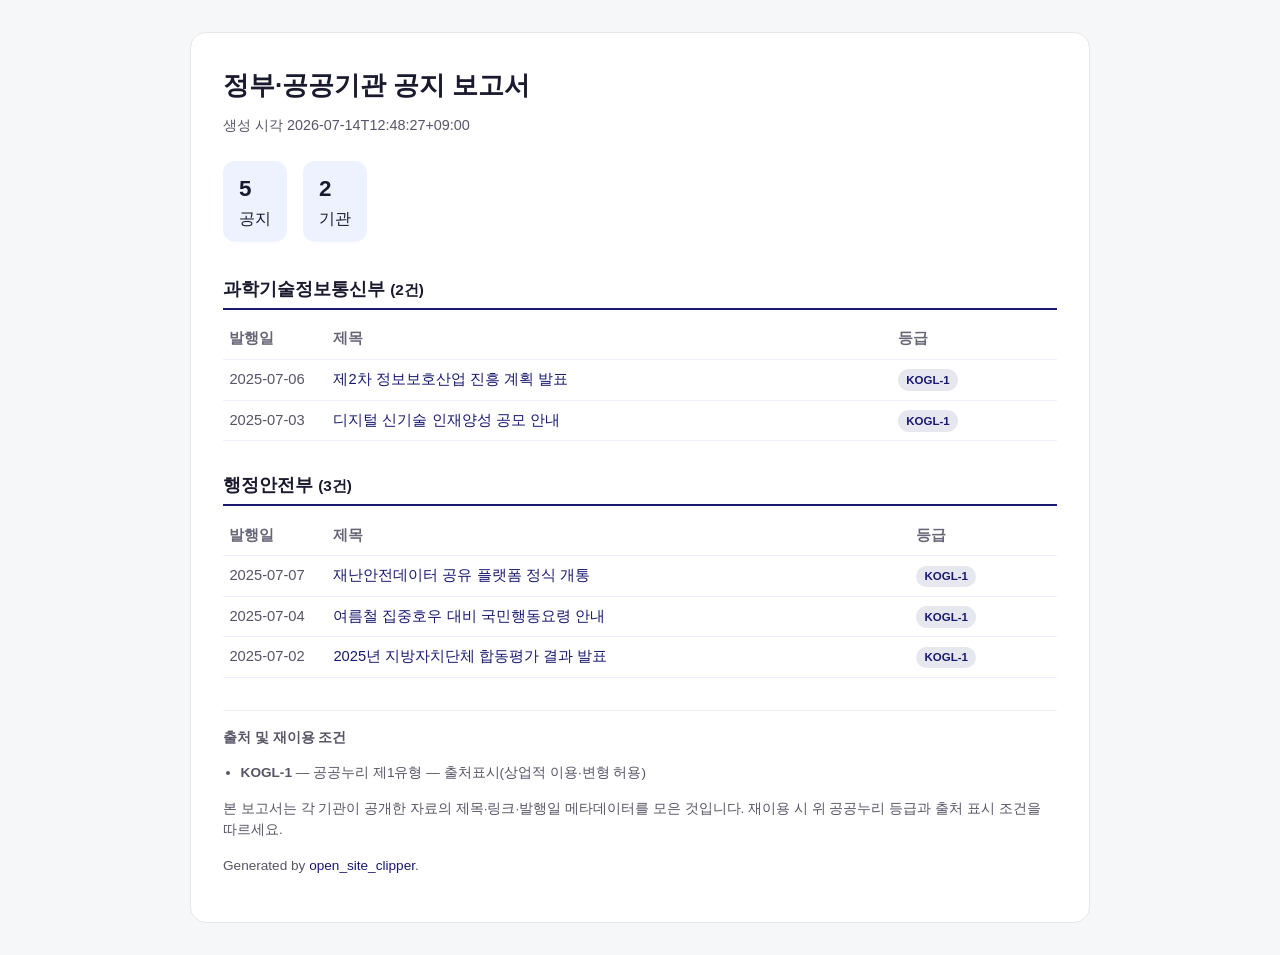
==== examples/demo-report.html @ 53ef7954 "open_site_clipper 0.1.0 — 정부·공공기관 공지 수집 → 단일 보고서(KOGL 등급 표기) 정부·지자체 공개 RSS/OpenAPI로 흩어진 공지를 모아 출처와 공" ====
<!doctype html>
<html lang="ko"><head><meta charset="utf-8">
<meta name="viewport" content="width=device-width, initial-scale=1">
<title>정부·공공기관 공지 보고서</title>
<style>:root { color-scheme: light dark; }
* { box-sizing: border-box; }
body { font-family: -apple-system, "Segoe UI", "Malgun Gothic", sans-serif;
  line-height: 1.6; margin: 0; padding: 2rem 1rem; background: #f6f7f9; color: #1a1a2e; }
main { max-width: 900px; margin: 0 auto; background: #fff; border: 1px solid #e5e7eb;
  border-radius: 16px; padding: 2rem; }
h1 { font-size: 1.6rem; margin: 0 0 .5rem; }
.meta { color: #556; font-size: .9rem; margin-bottom: 1.5rem; }
.warn { color: #b00020; }
.stats { display: flex; gap: 1rem; flex-wrap: wrap; margin: 1rem 0 2rem; }
.stat { background: #eef2ff; border-radius: 12px; padding: .6rem 1rem; }
.stat b { display: block; font-size: 1.4rem; }
h2 { font-size: 1.15rem; margin: 1.8rem 0 .6rem; padding-bottom: .3rem;
  border-bottom: 2px solid #191970; }
table { width: 100%; border-collapse: collapse; font-size: .92rem; }
th, td { text-align: left; padding: .5rem .4rem; border-bottom: 1px solid #eef; vertical-align: top; }
th { color: #667; font-weight: 600; }
td.date { white-space: nowrap; color: #556; width: 6.5rem; }
a { color: #191970; text-decoration: none; }
a:hover { text-decoration: underline; }
.badge { display: inline-block; font-size: .72rem; font-weight: 700; white-space: nowrap;
  padding: .1rem .5rem; border-radius: 999px; background: rgba(25,25,112,.1); color: #191970; }
.badge.unknown { background: #eee; color: #667; }
footer { margin-top: 2rem; padding-top: 1rem; border-top: 1px solid #eef; font-size: .85rem; color: #556; }
footer ul { padding-left: 1.1rem; }
@media (prefers-color-scheme: dark) {
  body { background: #0f1117; color: #e6e8ef; }
  main { background: #171a21; border-color: #262a35; }
  .stat { background: #1e2330; } th, td { border-color: #262a35; }
  a, h2 { color: #9aa8ff; } h2 { border-color: #9aa8ff; }
  .badge { background: rgba(154,168,255,.15); color: #9aa8ff; }
}</style></head><body><main>
<h1>정부·공공기관 공지 보고서</h1>
<div class="meta">생성 시각 2026-07-14T12:48:27+09:00</div>
<div class="stats">
<div class="stat"><b>5</b>공지</div>
<div class="stat"><b>2</b>기관</div>
</div>
<h2>과학기술정보통신부 <small>(2건)</small></h2>
<table><thead><tr><th>발행일</th><th>제목</th><th>등급</th></tr></thead><tbody>
<tr><td class="date">2025-07-06</td><td><a href="https://apis.data.go.kr/notice/2001" target="_blank" rel="noopener noreferrer">제2차 정보보호산업 진흥 계획 발표</a></td><td><span class="badge" title="공공누리 제1유형 — 출처표시(상업적 이용·변형 허용)">KOGL-1</span></td></tr>
<tr><td class="date">2025-07-03</td><td><a href="https://apis.data.go.kr/notice/2002" target="_blank" rel="noopener noreferrer">디지털 신기술 인재양성 공모 안내</a></td><td><span class="badge" title="공공누리 제1유형 — 출처표시(상업적 이용·변형 허용)">KOGL-1</span></td></tr>
</tbody></table>
<h2>행정안전부 <small>(3건)</small></h2>
<table><thead><tr><th>발행일</th><th>제목</th><th>등급</th></tr></thead><tbody>
<tr><td class="date">2025-07-07</td><td><a href="https://www.mois.go.kr/notice/1001" target="_blank" rel="noopener noreferrer">재난안전데이터 공유 플랫폼 정식 개통</a></td><td><span class="badge" title="공공누리 제1유형 — 출처표시(상업적 이용·변형 허용)">KOGL-1</span></td></tr>
<tr><td class="date">2025-07-04</td><td><a href="https://www.mois.go.kr/notice/1002" target="_blank" rel="noopener noreferrer">여름철 집중호우 대비 국민행동요령 안내</a></td><td><span class="badge" title="공공누리 제1유형 — 출처표시(상업적 이용·변형 허용)">KOGL-1</span></td></tr>
<tr><td class="date">2025-07-02</td><td><a href="https://www.mois.go.kr/notice/1003" target="_blank" rel="noopener noreferrer">2025년 지방자치단체 합동평가 결과 발표</a></td><td><span class="badge" title="공공누리 제1유형 — 출처표시(상업적 이용·변형 허용)">KOGL-1</span></td></tr>
</tbody></table>
<footer><strong>출처 및 재이용 조건</strong><ul>
<li><b>KOGL-1</b> — 공공누리 제1유형 — 출처표시(상업적 이용·변형 허용)</li>
</ul>
<p>본 보고서는 각 기관이 공개한 자료의 제목·링크·발행일 메타데이터를 모은 것입니다. 재이용 시 위 공공누리 등급과 출처 표시 조건을 따르세요.</p>
<p>Generated by <a href="https://github.com/corey1-cmd/open_site_clipper">open_site_clipper</a>.</p>
</footer></main></body></html>
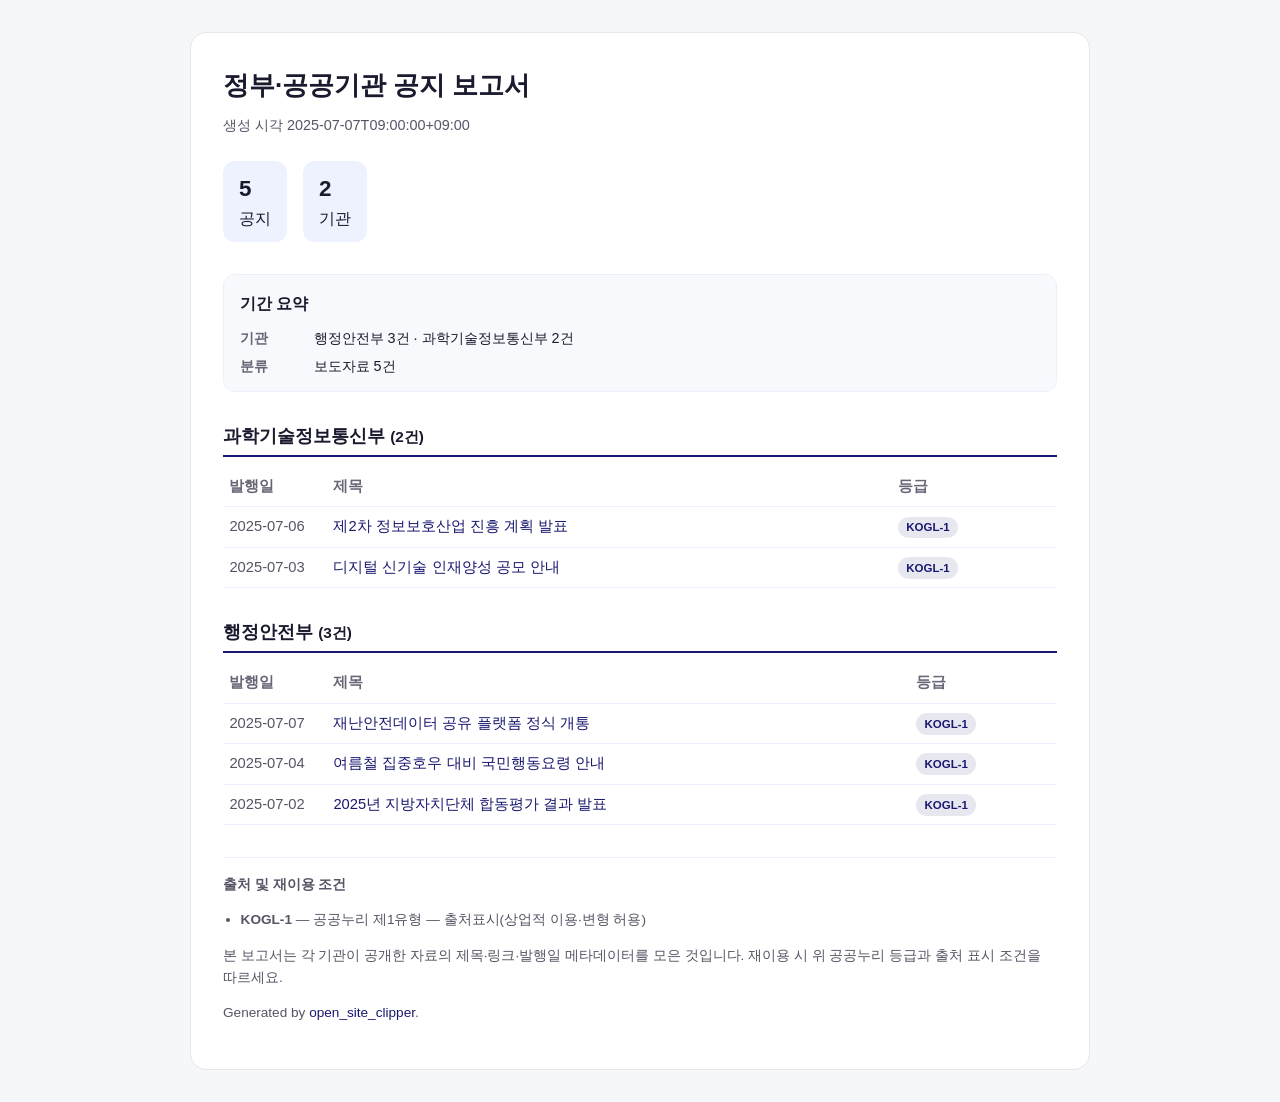
==== commit 2b399479: "docs+chore: 0.2.0 — README 신규 기능 문서화, 예시 재생성, off 출처도 목록 표시 - README: 인증키(OSC_DATAGO_KEY)·변경 감지(--st" ====
--- a/examples/demo-report.html
+++ b/examples/demo-report.html
@@ -25,6 +25,17 @@
 .badge { display: inline-block; font-size: .72rem; font-weight: 700; white-space: nowrap;
   padding: .1rem .5rem; border-radius: 999px; background: rgba(25,25,112,.1); color: #191970; }
 .badge.unknown { background: #eee; color: #667; }
+.badge.new { background: #e8f7ee; color: #0b7a3b; }
+.stat.new { background: #e8f7ee; }
+.digest { background: #f8f9fc; border: 1px solid #eef; border-radius: 12px;
+  padding: .2rem 1rem .8rem; margin: 0 0 1.5rem; }
+.digest h2 { border: none; margin: .8rem 0 .4rem; font-size: 1rem; }
+.digest dl { display: grid; grid-template-columns: 4rem 1fr; gap: .3rem .6rem; margin: 0; font-size: .9rem; }
+.digest dt { color: #667; font-weight: 600; }
+.digest dd { margin: 0; }
+.chip { display: inline-block; background: rgba(25,25,112,.07); border-radius: 999px;
+  padding: .05rem .55rem; margin: 0 .25rem .25rem 0; }
+.chip b { color: #191970; }
 footer { margin-top: 2rem; padding-top: 1rem; border-top: 1px solid #eef; font-size: .85rem; color: #556; }
 footer ul { padding-left: 1.1rem; }
 @media (prefers-color-scheme: dark) {
@@ -33,13 +44,21 @@
   .stat { background: #1e2330; } th, td { border-color: #262a35; }
   a, h2 { color: #9aa8ff; } h2 { border-color: #9aa8ff; }
   .badge { background: rgba(154,168,255,.15); color: #9aa8ff; }
+  .badge.new { background: rgba(52,199,123,.15); color: #57d78f; }
+  .stat.new { background: rgba(52,199,123,.12); }
+  .digest { background: #12151c; border-color: #262a35; }
+  .chip { background: rgba(154,168,255,.12); } .chip b { color: #9aa8ff; }
 }</style></head><body><main>
 <h1>정부·공공기관 공지 보고서</h1>
-<div class="meta">생성 시각 2026-07-14T12:48:27+09:00</div>
+<div class="meta">생성 시각 2025-07-07T09:00:00+09:00</div>
 <div class="stats">
 <div class="stat"><b>5</b>공지</div>
 <div class="stat"><b>2</b>기관</div>
 </div>
+<section class="digest"><h2>기간 요약</h2><dl>
+<dt>기관</dt><dd>행정안전부 3건 · 과학기술정보통신부 2건</dd>
+<dt>분류</dt><dd>보도자료 5건</dd>
+</dl></section>
 <h2>과학기술정보통신부 <small>(2건)</small></h2>
 <table><thead><tr><th>발행일</th><th>제목</th><th>등급</th></tr></thead><tbody>
 <tr><td class="date">2025-07-06</td><td><a href="https://apis.data.go.kr/notice/2001" target="_blank" rel="noopener noreferrer">제2차 정보보호산업 진흥 계획 발표</a></td><td><span class="badge" title="공공누리 제1유형 — 출처표시(상업적 이용·변형 허용)">KOGL-1</span></td></tr>
